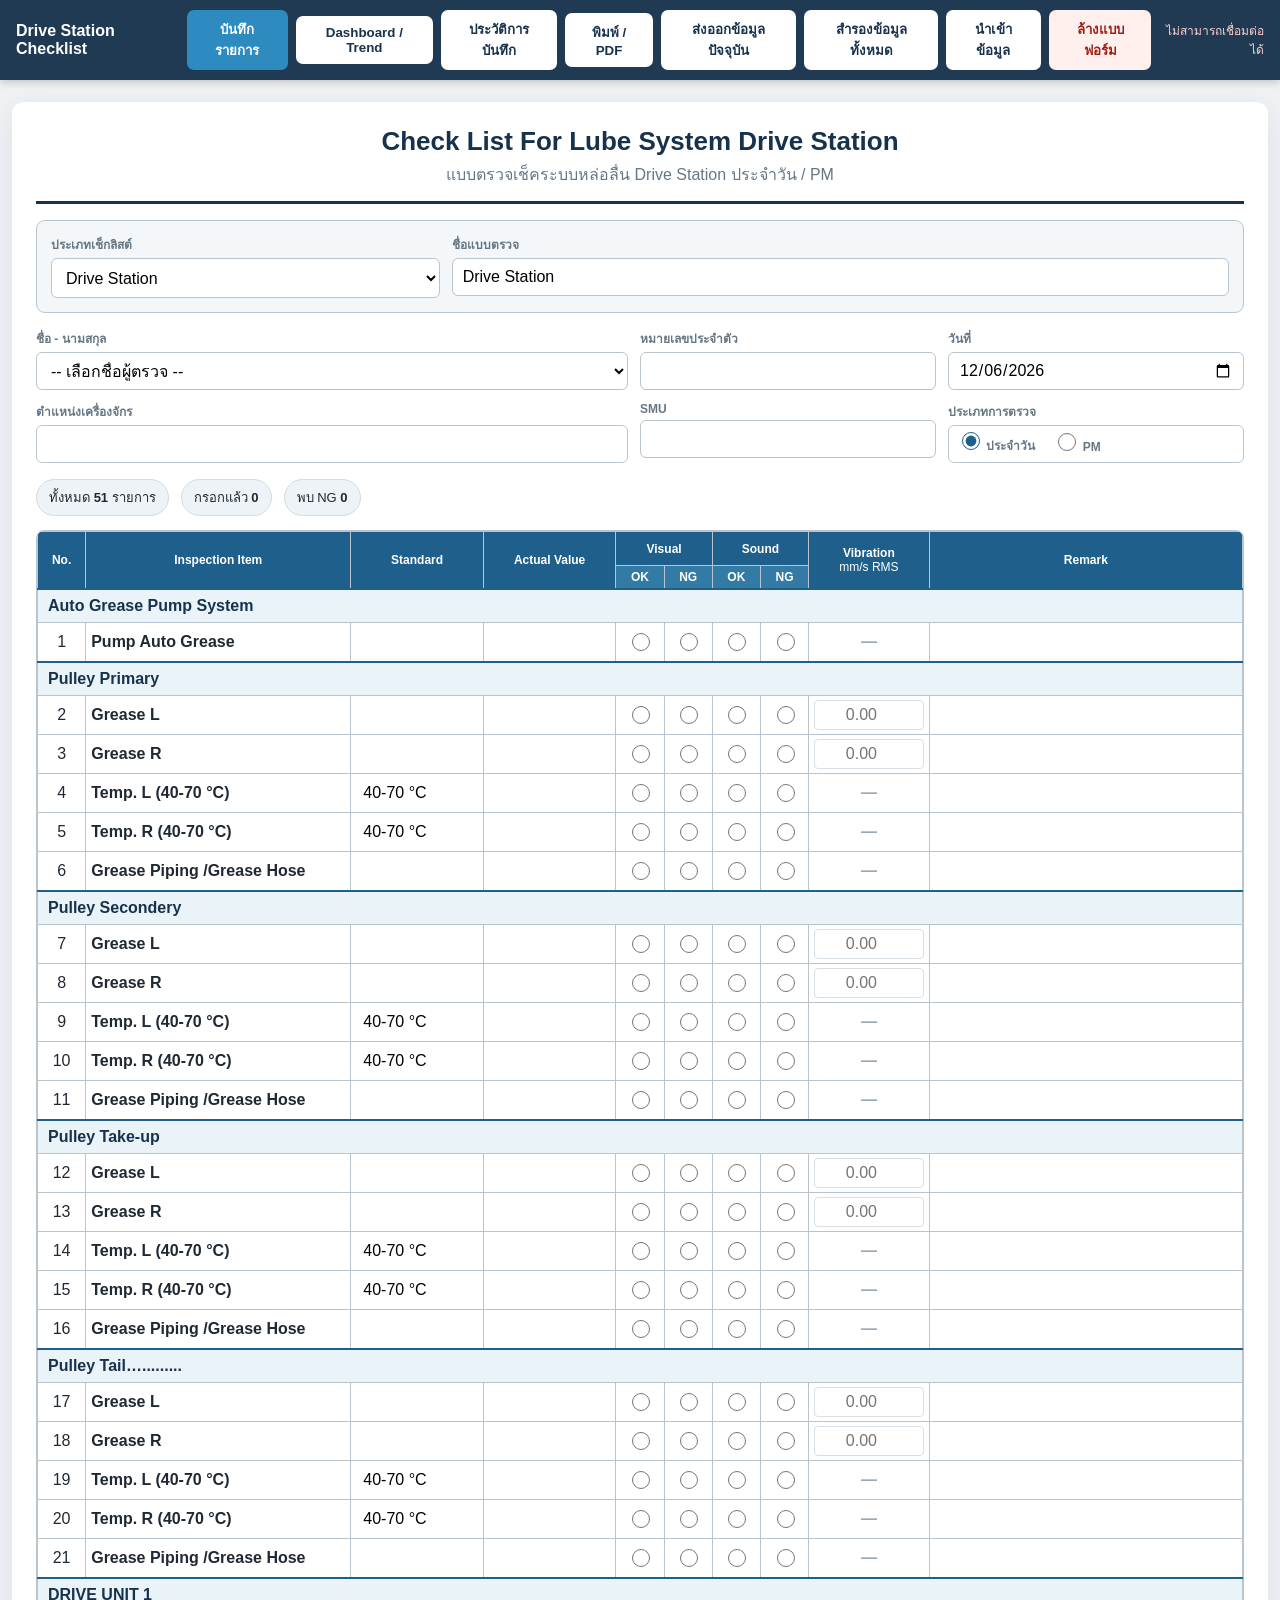
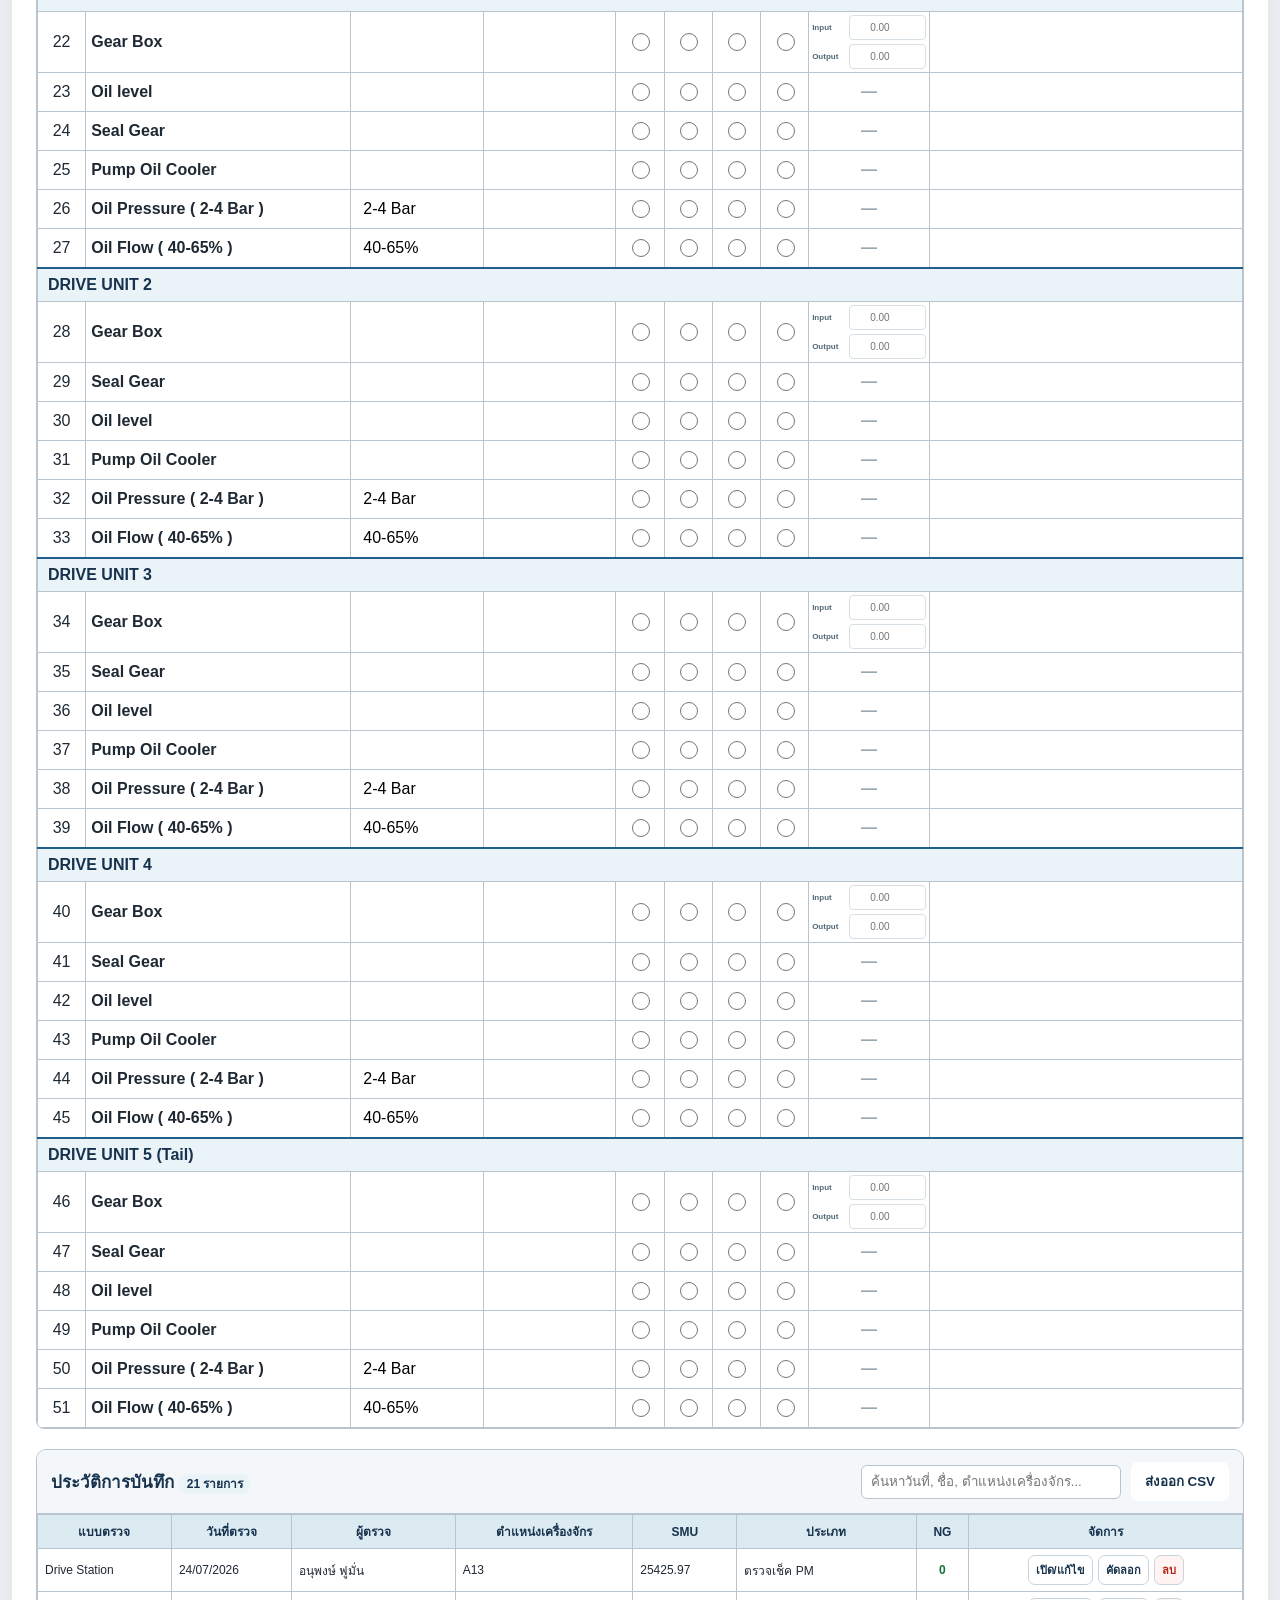
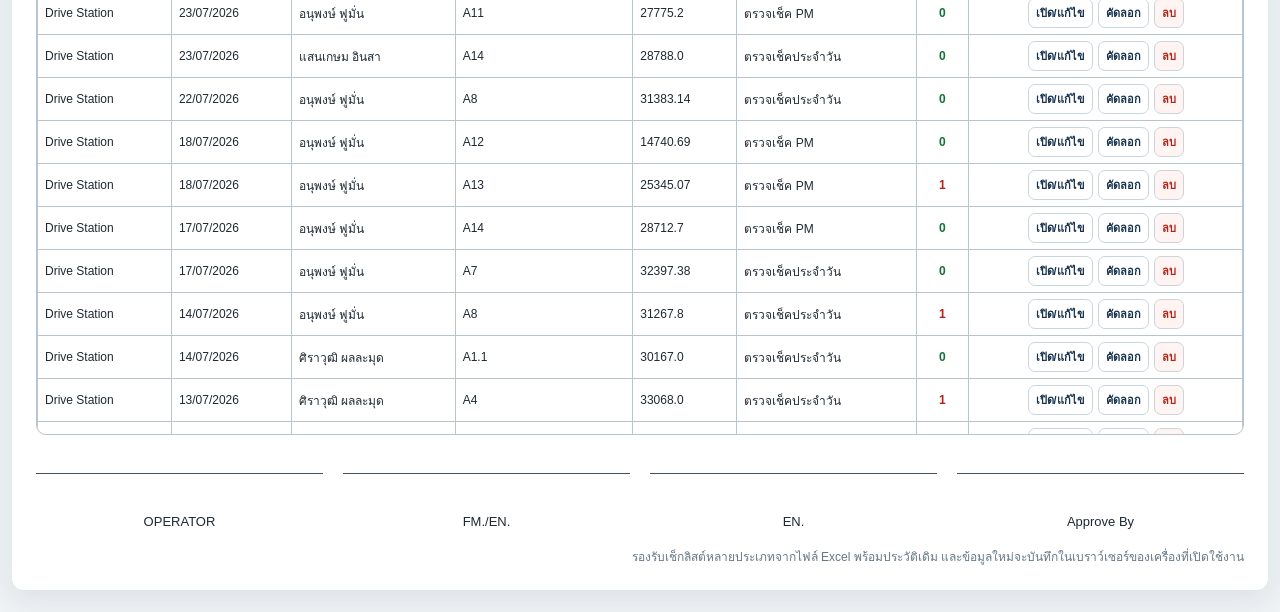
==== index.html @ c9b50b85 "Refresh pulley vibration mapping" ====
<!doctype html>
<html lang="th">
<head><meta charset="utf-8"><meta name="viewport" content="width=device-width,initial-scale=1"><title>Drive Station Daily Checklist</title></head>
<body>
<div id="loading" style="font-family:Segoe UI,Tahoma,sans-serif;padding:30px;text-align:center">กำลังโหลด Checklist...</div>
<script>
(async()=>{
  try{
    const res=await fetch('./index_numeric_base.html?v=20260816n',{cache:'no-store'});
    if(!res.ok)throw new Error('โหลดไฟล์หลักไม่สำเร็จ');
    let w=await res.text();
    const marker='    document.open();document.write(h);document.close();';
    if(!w.includes(marker))throw new Error('ไม่พบจุดติดตั้ง Gearbox Vibration patch');
    const hook="    h=h.replace('</body>','<script src=\"./gearbox_vibration_dual.js?v=20260816n\"><\\/script><script src=\"./vibration_data_sync.js?v=20260816n\"><\\/script><script src=\"./history_latest_only.js?v=20260816n\"><\\/script><script src=\"./temperature_trend_enhanced.js?v=20260816n\"><\\/script><script src=\"./vibration_trend_enhanced.js?v=20260816n\"><\\/script></body>');\n";
    w=w.replace(marker,hook+marker);
    document.open();document.write(w);document.close();
  }catch(err){
    document.getElementById('loading').innerHTML='<b>เปิดหน้า Checklist ไม่สำเร็จ</b><br>'+String(err.message||err);
  }
})();
</script>
</body>
</html>
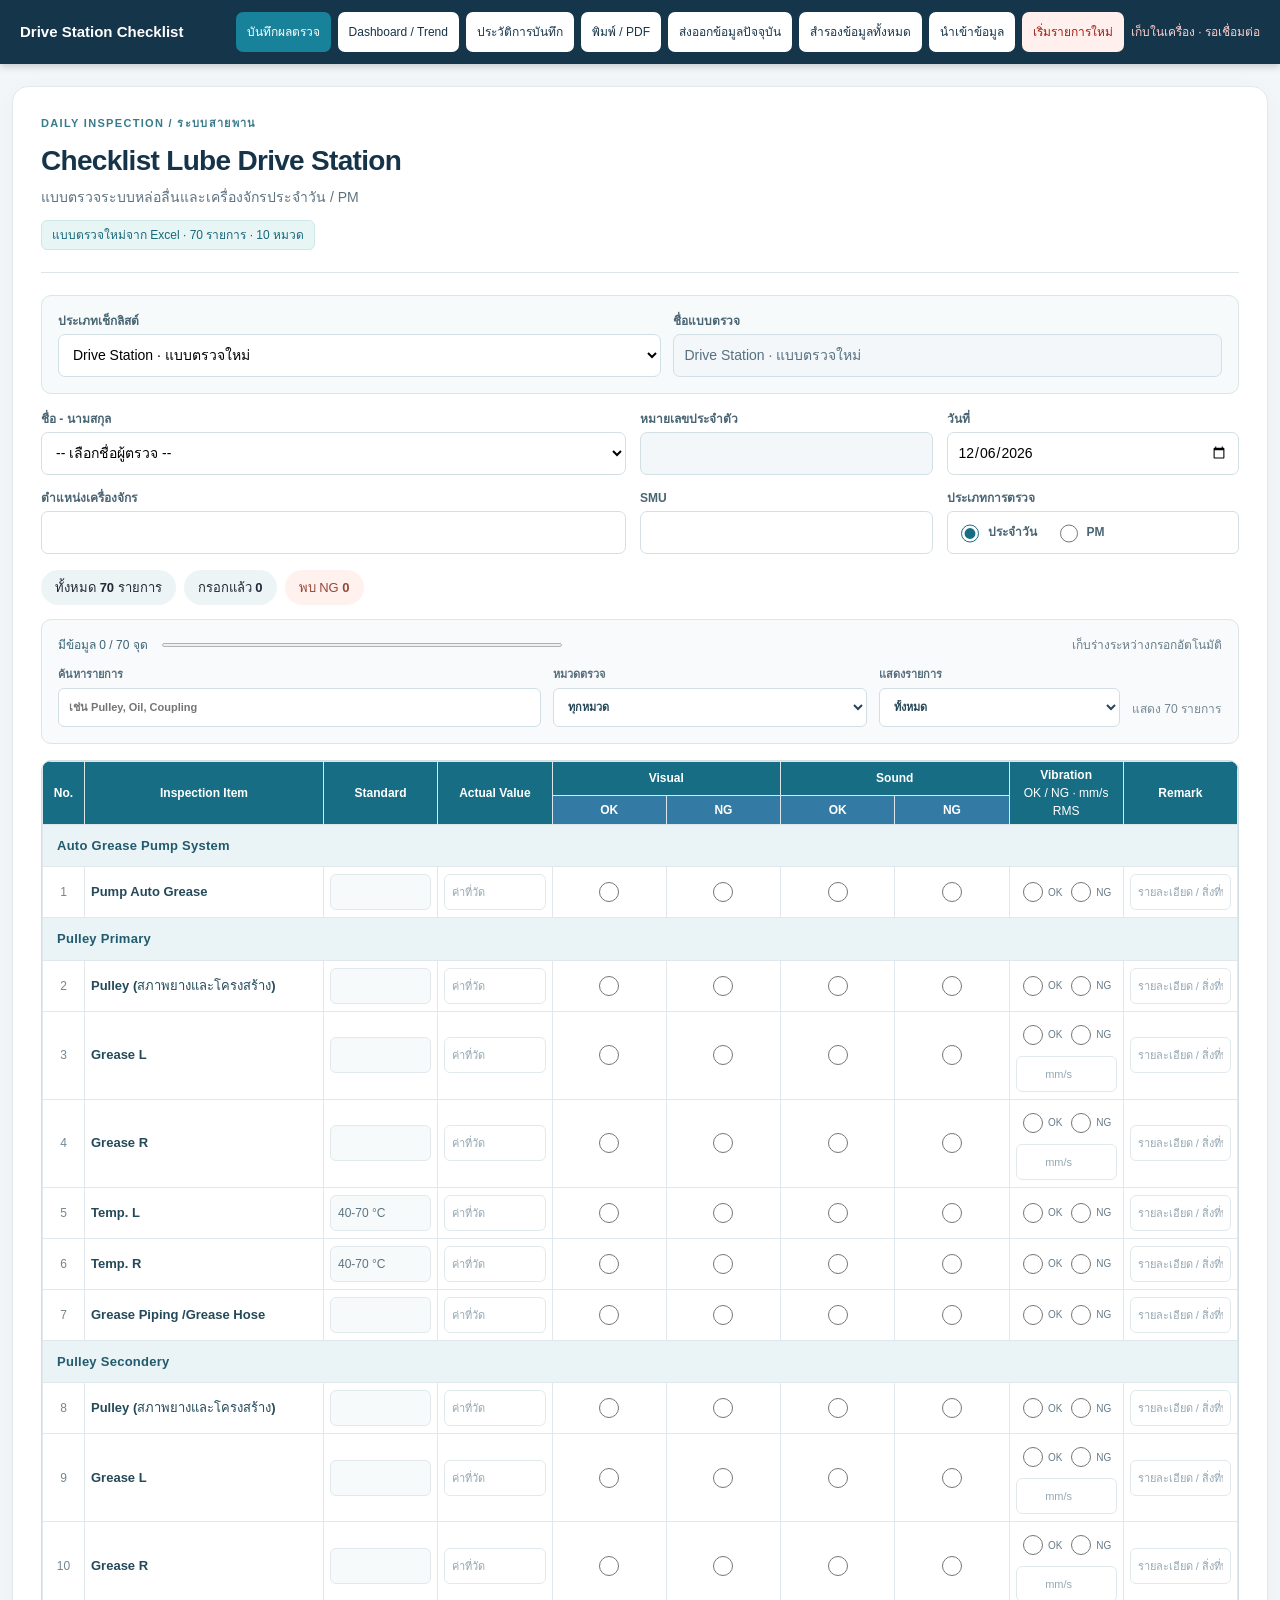
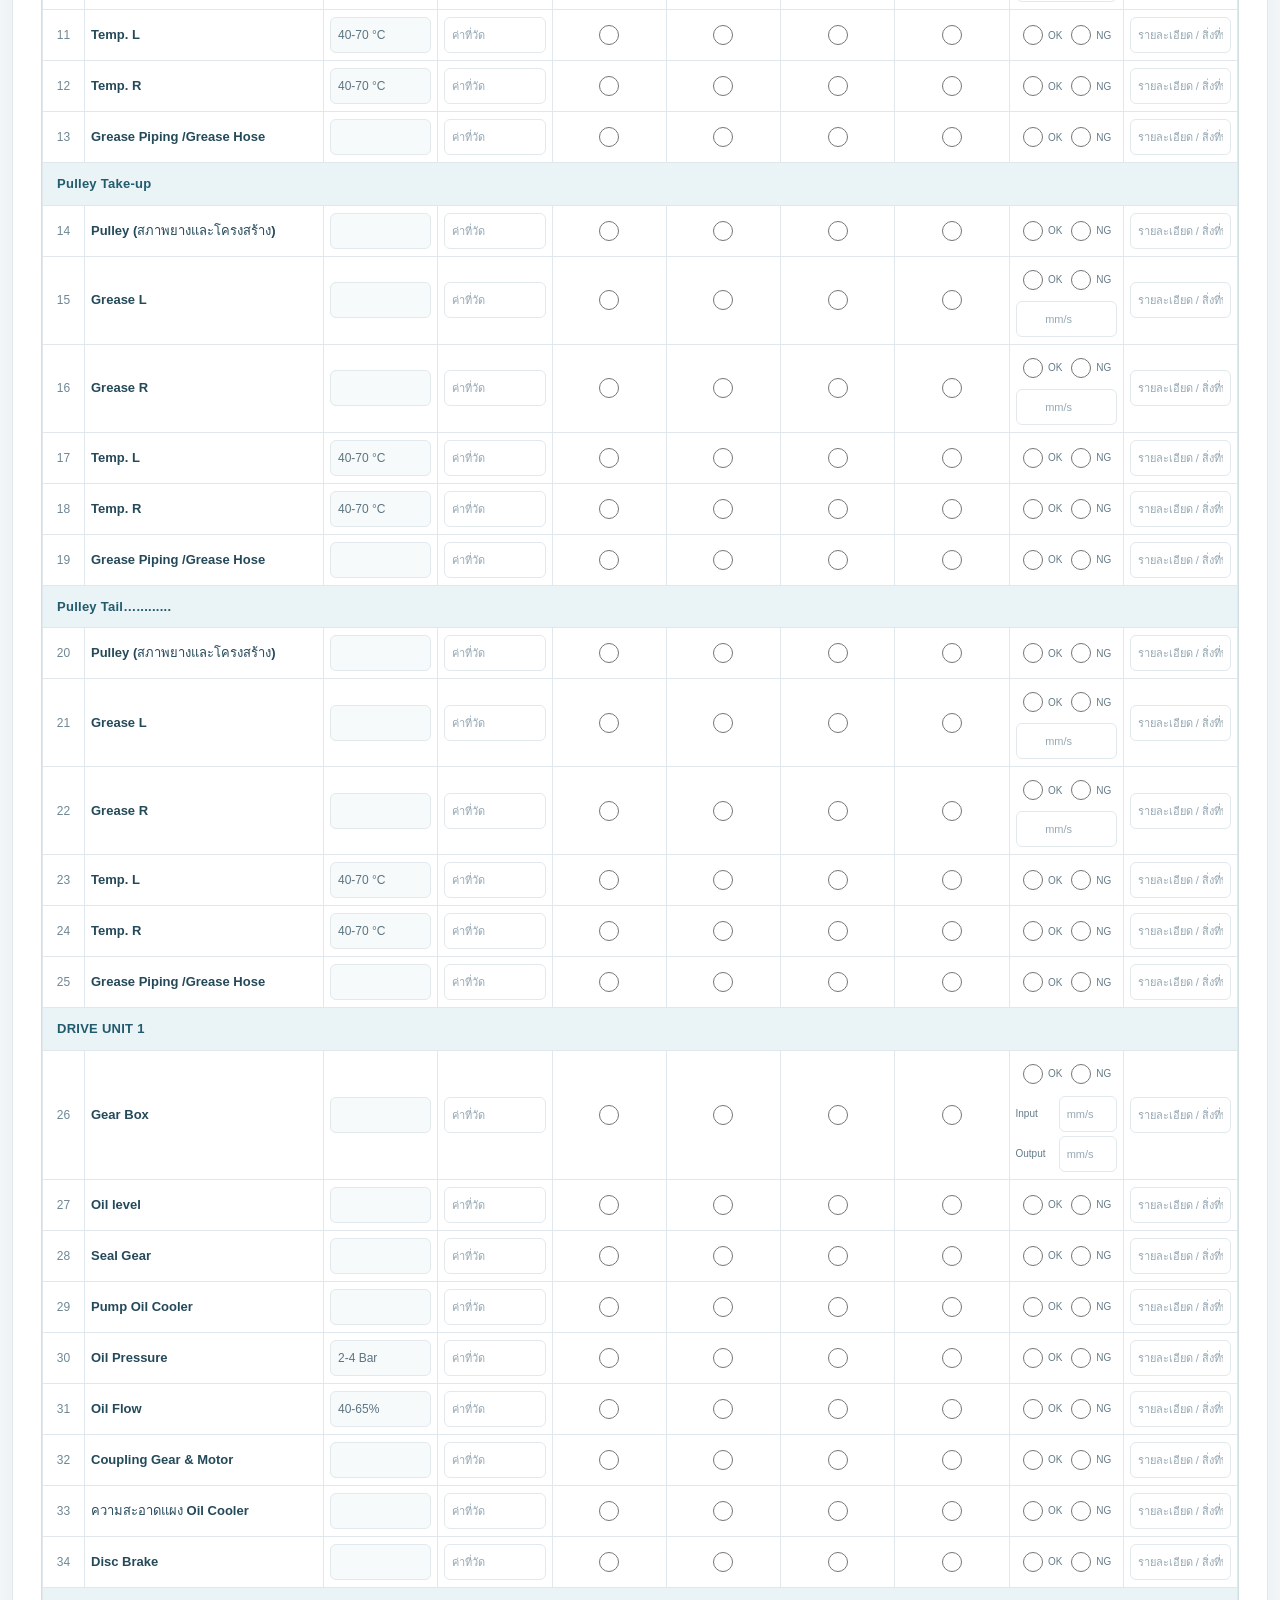
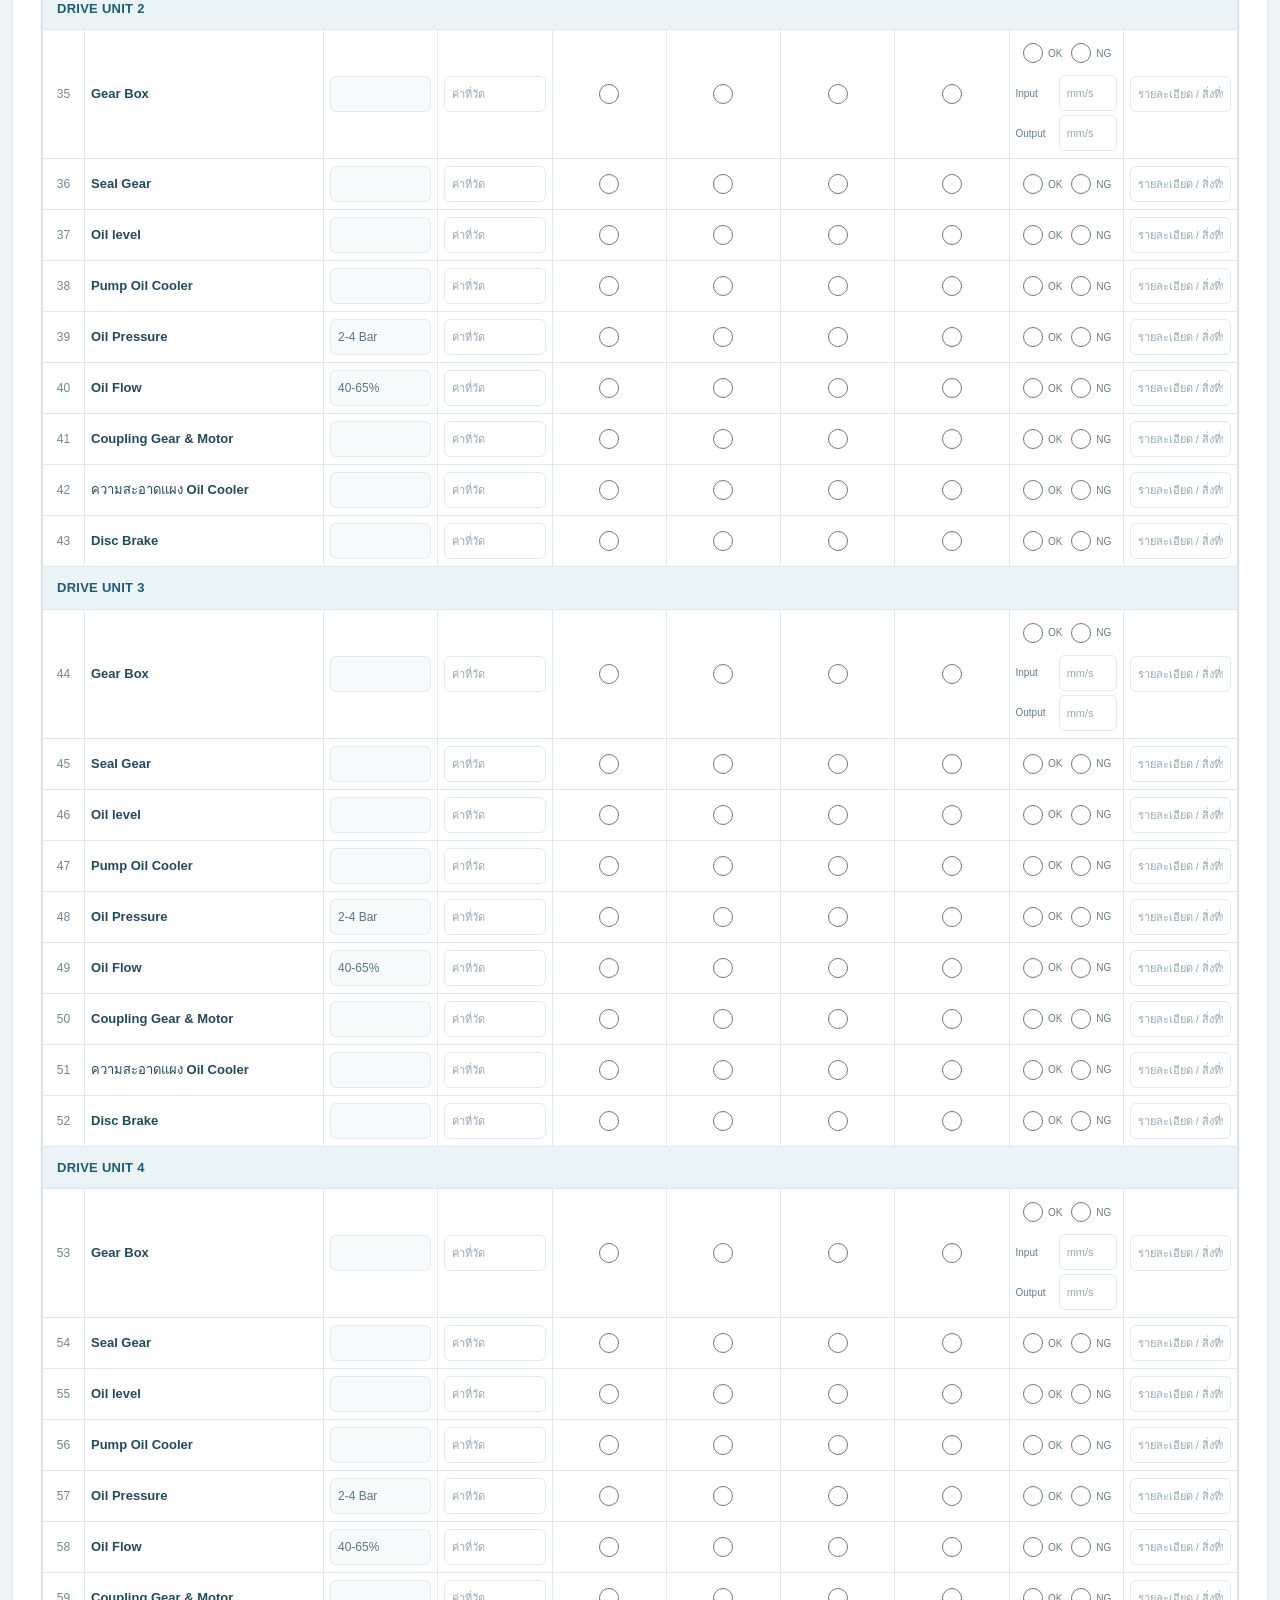
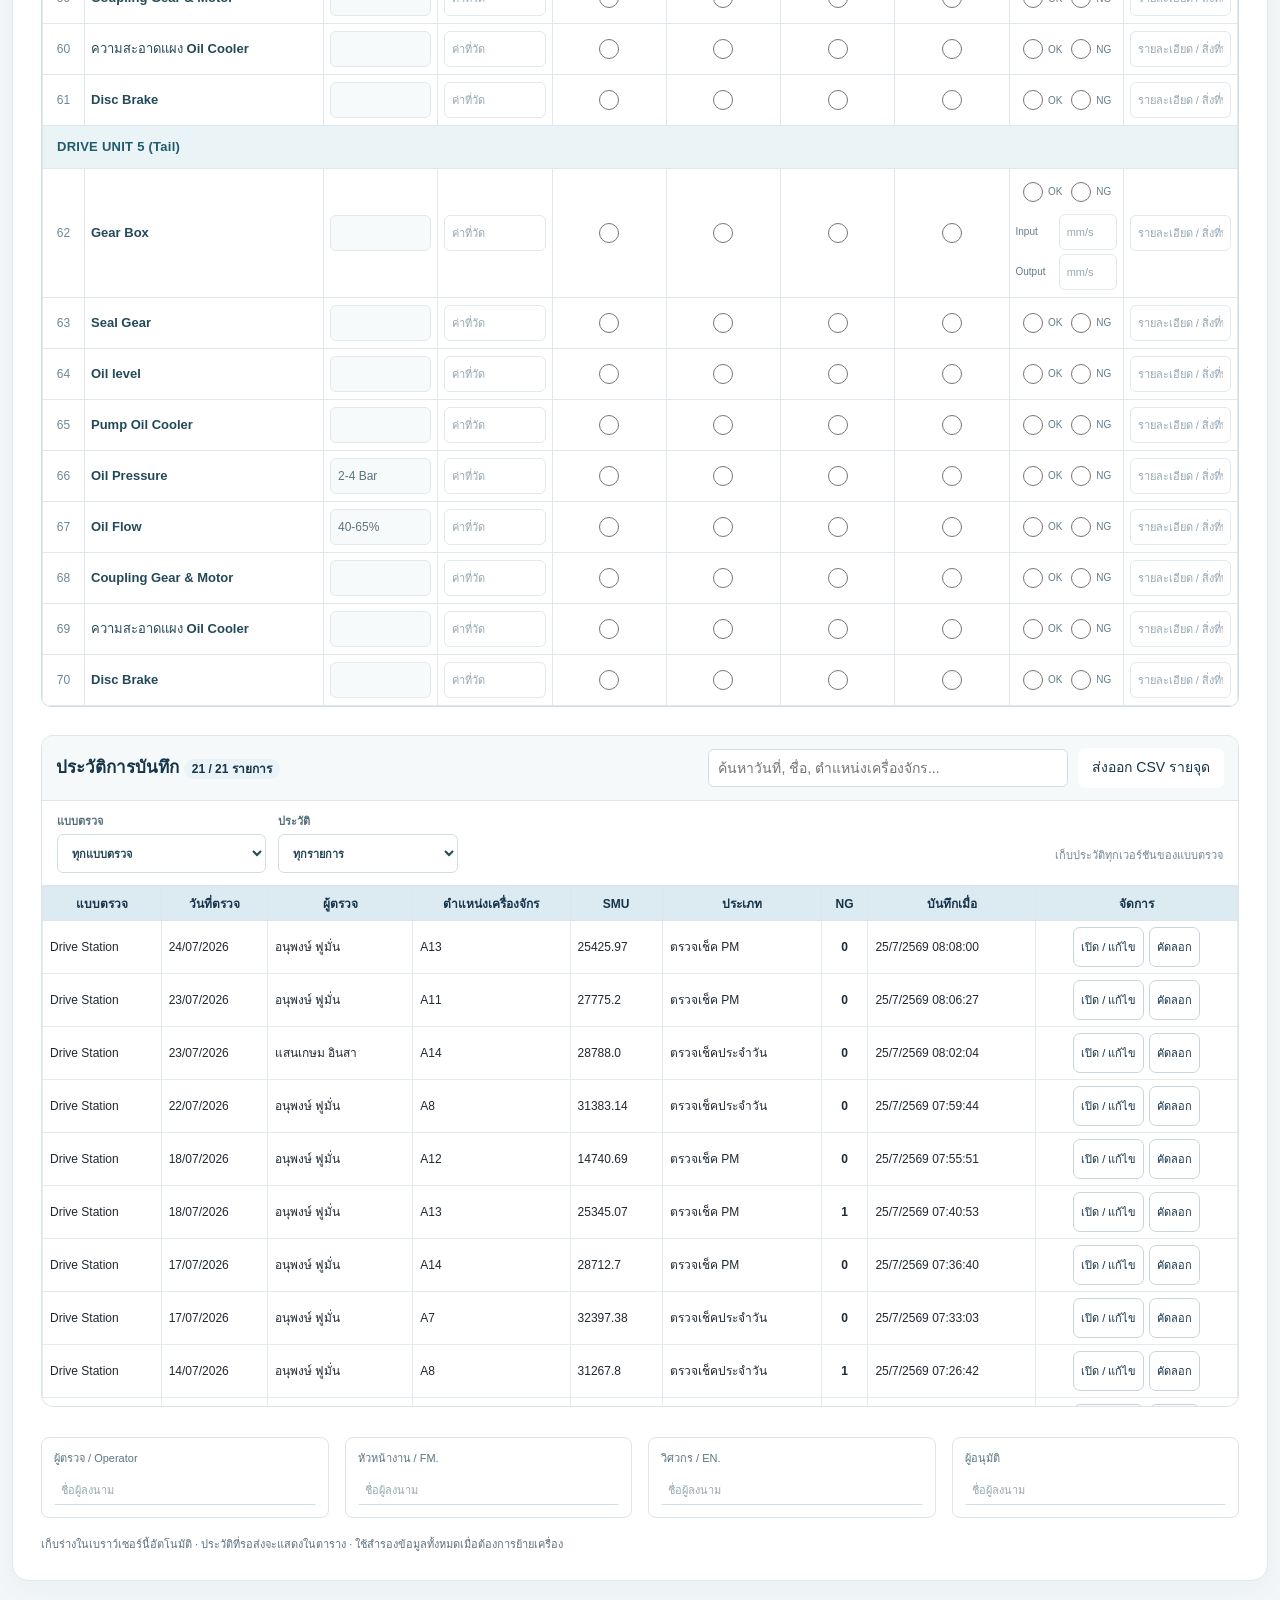
==== commit ae93bdc9: "Add Excel-based 70-item Drive Station checklist and preserve inspection history Keep the original HT" ====
--- a/index.html
+++ b/index.html
@@ -1,23 +1,23 @@
-<!doctype html>
-<html lang="th">
-<head><meta charset="utf-8"><meta name="viewport" content="width=device-width,initial-scale=1"><title>Drive Station Daily Checklist</title></head>
-<body>
-<div id="loading" style="font-family:Segoe UI,Tahoma,sans-serif;padding:30px;text-align:center">กำลังโหลด Checklist...</div>
-<script>
-(async()=>{
-  try{
-    const res=await fetch('./index_numeric_base.html?v=20260816n',{cache:'no-store'});
-    if(!res.ok)throw new Error('โหลดไฟล์หลักไม่สำเร็จ');
-    let w=await res.text();
-    const marker='    document.open();document.write(h);document.close();';
-    if(!w.includes(marker))throw new Error('ไม่พบจุดติดตั้ง Gearbox Vibration patch');
-    const hook="    h=h.replace('</body>','<script src=\"./gearbox_vibration_dual.js?v=20260816n\"><\\/script><script src=\"./vibration_data_sync.js?v=20260816n\"><\\/script><script src=\"./history_latest_only.js?v=20260816n\"><\\/script><script src=\"./temperature_trend_enhanced.js?v=20260816n\"><\\/script><script src=\"./vibration_trend_enhanced.js?v=20260816n\"><\\/script></body>');\n";
-    w=w.replace(marker,hook+marker);
-    document.open();document.write(w);document.close();
-  }catch(err){
-    document.getElementById('loading').innerHTML='<b>เปิดหน้า Checklist ไม่สำเร็จ</b><br>'+String(err.message||err);
-  }
-})();
-</script>
-</body>
-</html>+<!doctype html>
+<html lang="th">
+<head><meta charset="utf-8"><meta name="viewport" content="width=device-width,initial-scale=1"><title>Drive Station Daily Checklist</title></head>
+<body>
+<div id="loading" style="font-family:Segoe UI,Tahoma,sans-serif;padding:30px;text-align:center">กำลังโหลด Checklist...</div>
+<script>
+(async()=>{
+  try{
+    const res=await fetch('./index_numeric_base.html?v=20261105',{cache:'no-store'});
+    if(!res.ok)throw new Error('โหลดไฟล์หลักไม่สำเร็จ');
+    let w=await res.text();
+    const marker='    document.open();document.write(h);document.close();';
+    if(!w.includes(marker))throw new Error('ไม่พบจุดติดตั้ง Gearbox Vibration patch');
+    const hook="    h=h.replace('</body>','<script src=\"./temperature_trend_enhanced.js?v=20260816p\"><\\/script><script src=\"./vibration_trend_enhanced.js?v=20261105\"><\\/script><script>ChecklistUpgrade.mount();<\\/script></body>');\n";
+    w=w.replace(marker,hook+marker);
+    document.open();document.write(w);document.close();
+  }catch(err){
+    document.getElementById('loading').innerHTML='<b>เปิดหน้า Checklist ไม่สำเร็จ</b><br>'+String(err.message||err);
+  }
+})();
+</script>
+</body>
+</html>
